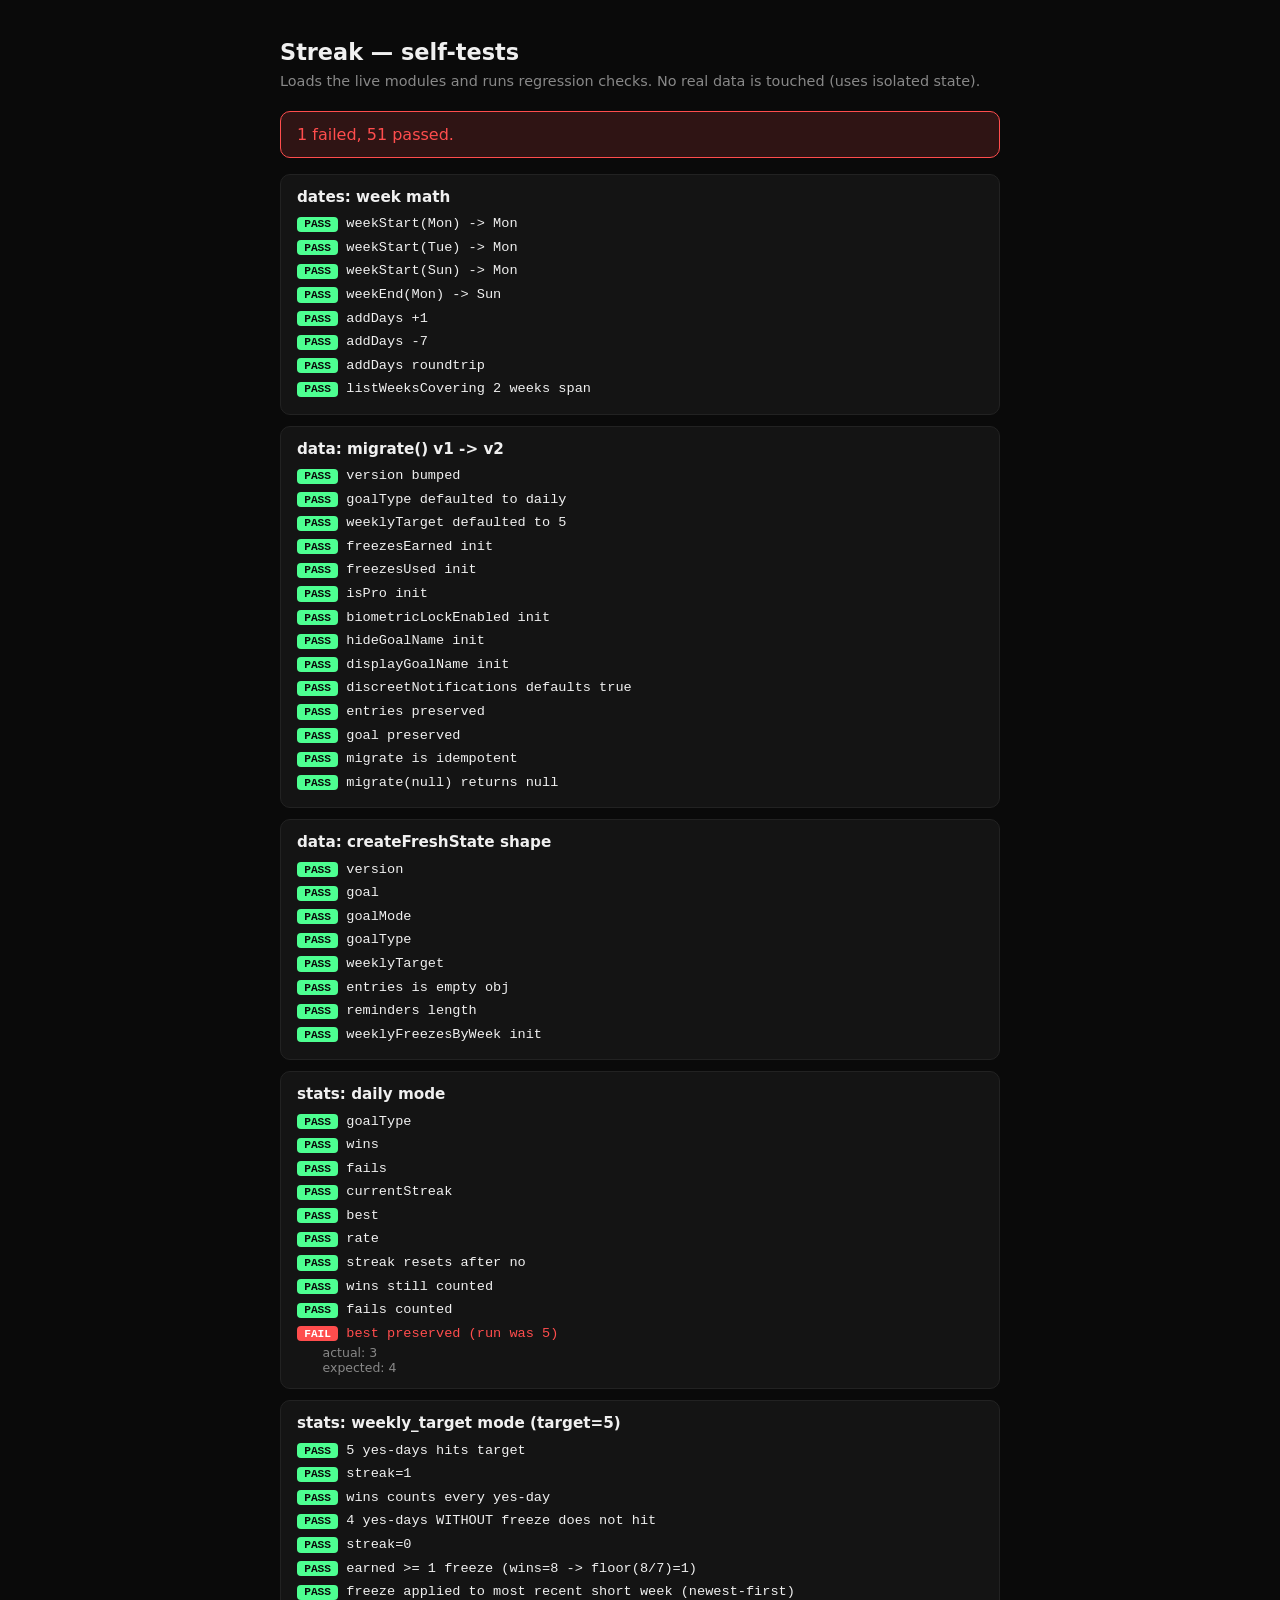
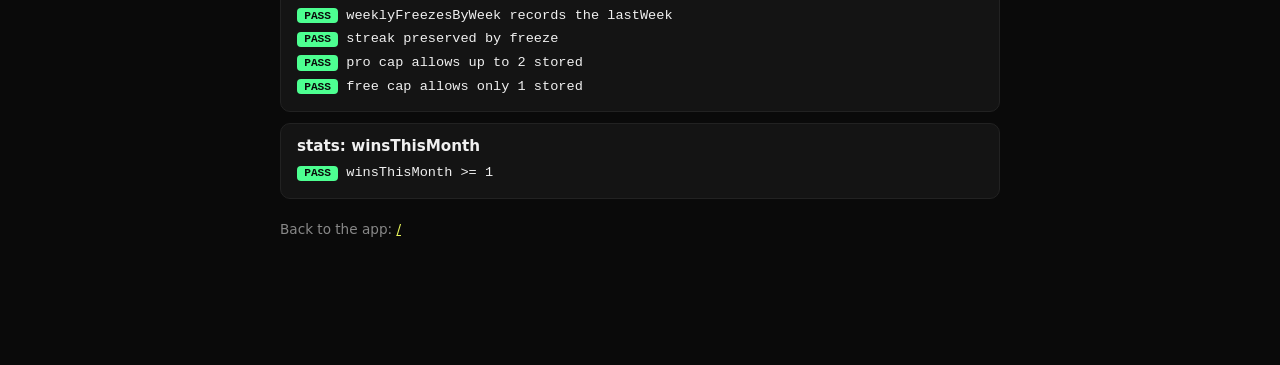
==== verify.html @ 9f25878d "chore: add verify.html self-tests, fix freeze ordering, bump cache - New verify.html: imports the re" ====
<!DOCTYPE html>
<html lang="en">
<head>
<meta charset="UTF-8" />
<meta name="viewport" content="width=device-width, initial-scale=1.0" />
<title>Streak — Self-tests</title>
<style>
  body { font-family: 'DM Sans', system-ui, sans-serif; background: #0a0a0a; color: #f0f0f0; padding: 1.5rem; max-width: 720px; margin: 0 auto; }
  h1 { font-size: 1.4rem; margin-bottom: 0.5rem; }
  .sub { color: #888; margin-bottom: 1.4rem; font-size: 0.9rem; }
  .summary { padding: 0.8rem 1rem; border-radius: 10px; margin-bottom: 1rem; font-weight: 500; }
  .summary.pass { background: rgba(77,255,145,0.15); color: #4dff91; border: 1px solid #4dff91; }
  .summary.fail { background: rgba(255,77,77,0.15); color: #ff4d4d; border: 1px solid #ff4d4d; }
  .group { background: #141414; border: 1px solid #222; border-radius: 10px; padding: 0.8rem 1rem; margin-bottom: 0.7rem; }
  .group-title { font-weight: 700; font-size: 0.95rem; margin-bottom: 0.4rem; }
  .row { display: flex; align-items: baseline; gap: 0.5rem; padding: 0.25rem 0; font-size: 0.85rem; font-family: 'DM Mono', ui-monospace, monospace; }
  .badge { font-size: 0.7rem; font-weight: 700; padding: 0.1rem 0.45rem; border-radius: 4px; }
  .pass .badge { background: #4dff91; color: #0a0a0a; }
  .fail .badge { background: #ff4d4d; color: #fff; }
  .row.fail { color: #ff4d4d; }
  .detail { color: #888; font-size: 0.78rem; margin-left: 1.6rem; white-space: pre-wrap; }
  a { color: #e8f55a; }
</style>
</head>
<body>
<h1>Streak — self-tests</h1>
<div class="sub">Loads the live modules and runs regression checks. No real data is touched (uses isolated state).</div>
<div id="summary" class="summary">Running…</div>
<div id="results"></div>
<div style="margin-top:1.4rem;font-size:0.85rem;color:#888;">
  Back to the app: <a href="./">/</a>
</div>

<script type="module">
import { migrate, createFreshState, SCHEMA_VERSION } from './src/data.js';
import { computeStats, winsThisMonth } from './src/stats.js';
import { todayStr, addDays, weekStart, weekEnd, listWeeksCovering } from './src/dates.js';

let pass = 0, fail = 0;
const results = document.getElementById('results');

function group(title, fn) {
  const div = document.createElement('div');
  div.className = 'group';
  const t = document.createElement('div');
  t.className = 'group-title';
  t.textContent = title;
  div.appendChild(t);
  results.appendChild(div);
  const local = { ok(label, cond, detail) {
    const row = document.createElement('div');
    row.className = 'row ' + (cond ? 'pass' : 'fail');
    const b = document.createElement('span');
    b.className = 'badge';
    b.textContent = cond ? 'PASS' : 'FAIL';
    row.appendChild(b);
    const lbl = document.createElement('span');
    lbl.textContent = label;
    row.appendChild(lbl);
    div.appendChild(row);
    if (!cond && detail) {
      const d = document.createElement('div');
      d.className = 'detail';
      d.textContent = detail;
      div.appendChild(d);
    }
    if (cond) pass++; else fail++;
  }, eq(label, actual, expected) {
    const c = JSON.stringify(actual) === JSON.stringify(expected);
    local.ok(label, c, c ? '' : `actual: ${JSON.stringify(actual)}\nexpected: ${JSON.stringify(expected)}`);
  }};
  try { fn(local); } catch (e) {
    local.ok('threw: ' + e.message, false, e.stack);
  }
}

// ── DATES ──
group('dates: week math', t => {
  // Mon 2026-05-18, Sun 2026-05-24 (today is 2026-05-19 per memory)
  t.eq('weekStart(Mon) -> Mon', weekStart('2026-05-18'), '2026-05-18');
  t.eq('weekStart(Tue) -> Mon', weekStart('2026-05-19'), '2026-05-18');
  t.eq('weekStart(Sun) -> Mon', weekStart('2026-05-24'), '2026-05-18');
  t.eq('weekEnd(Mon) -> Sun', weekEnd('2026-05-18'), '2026-05-24');
  t.eq('addDays +1', addDays('2026-05-19', 1), '2026-05-20');
  t.eq('addDays -7', addDays('2026-05-19', -7), '2026-05-12');
  t.eq('addDays roundtrip', addDays(addDays('2026-05-19', 5), -5), '2026-05-19');
  const ws = listWeeksCovering(['2026-05-04', '2026-05-19']);
  t.eq('listWeeksCovering 2 weeks span', ws, ['2026-05-04', '2026-05-11', '2026-05-18']);
});

// ── MIGRATION ──
group('data: migrate() v1 -> v2', t => {
  const v1 = {
    version: 1,
    goal: 'Test goal',
    goalMode: 'do',
    startDate: '2026-04-01',
    entries: { '2026-04-01': { result: 'yes', note: '', loggedAt: '2026-04-01T12:00:00Z' } },
    earnedBadges: {},
    badgeCounts: {},
    badgeCountedRun: {},
    reminders: [{ id: 'morning', time: '08:00', enabled: false, preset: true }],
    createdAt: '2026-04-01T00:00:00Z',
  };
  const m = migrate(structuredClone(v1));
  t.eq('version bumped', m.version, SCHEMA_VERSION);
  t.eq('goalType defaulted to daily', m.goalType, 'daily');
  t.eq('weeklyTarget defaulted to 5', m.weeklyTarget, 5);
  t.eq('freezesEarned init', m.freezesEarned, 0);
  t.eq('freezesUsed init', m.freezesUsed, 0);
  t.eq('isPro init', m.isPro, false);
  t.eq('biometricLockEnabled init', m.biometricLockEnabled, false);
  t.eq('hideGoalName init', m.hideGoalName, false);
  t.eq('displayGoalName init', m.displayGoalName, '');
  t.eq('discreetNotifications defaults true', m.discreetNotifications, true);
  t.eq('entries preserved', m.entries, v1.entries);
  t.eq('goal preserved', m.goal, 'Test goal');

  // idempotent
  const m2 = migrate(structuredClone(m));
  t.eq('migrate is idempotent', m2, m);

  // null safety
  t.eq('migrate(null) returns null', migrate(null), null);
});

group('data: createFreshState shape', t => {
  const s = createFreshState('My goal', 'avoid', 'weekly_target', 4);
  t.eq('version', s.version, SCHEMA_VERSION);
  t.eq('goal', s.goal, 'My goal');
  t.eq('goalMode', s.goalMode, 'avoid');
  t.eq('goalType', s.goalType, 'weekly_target');
  t.eq('weeklyTarget', s.weeklyTarget, 4);
  t.ok('entries is empty obj', JSON.stringify(s.entries) === '{}');
  t.eq('reminders length', s.reminders.length, 2);
  t.eq('weeklyFreezesByWeek init', s.weeklyFreezesByWeek, {});
});

// ── DAILY STATS ──
group('stats: daily mode', t => {
  const today = todayStr();
  const data = {
    version: 2, goal: 'g', goalMode: 'do', goalType: 'daily', weeklyTarget: 5,
    entries: {},
    earnedBadges: {}, badgeCounts: {}, badgeCountedRun: {},
    freezesEarned: 0, freezesUsed: 0, isPro: false,
  };
  // 5 consecutive yes days ending today
  for (let i = 0; i < 5; i++) data.entries[addDays(today, -i)] = { result: 'yes', note: '', loggedAt: '' };
  const s = computeStats(data);
  t.eq('goalType', s.goalType, 'daily');
  t.eq('wins', s.wins, 5);
  t.eq('fails', s.fails, 0);
  t.eq('currentStreak', s.currentStreak, 5);
  t.eq('best', s.best, 5);
  t.eq('rate', s.rate, '100%');

  // break the streak: insert a 'no' yesterday
  const data2 = JSON.parse(JSON.stringify(data));
  data2.entries[addDays(today, -1)] = { result: 'no', note: '', loggedAt: '' };
  const s2 = computeStats(data2);
  t.eq('streak resets after no', s2.currentStreak, 1);
  t.eq('wins still counted', s2.wins, 4);
  t.eq('fails counted', s2.fails, 1);
  t.eq('best preserved (run was 5)', s2.best, 4);
});

// ── WEEKLY STATS ──
group('stats: weekly_target mode (target=5)', t => {
  const today = todayStr();
  const thisWeek = weekStart(today);
  const lastWeek = addDays(thisWeek, -7);

  // Populate last week with exactly 5 yes-days (Mon-Fri)
  function makeWeekly(yesDaysLastWeek, yesDaysExtraOld) {
    const d = {
      version: 2, goal: 'g', goalMode: 'do', goalType: 'weekly_target', weeklyTarget: 5,
      entries: {}, earnedBadges: {}, badgeCounts: {}, badgeCountedRun: {},
      freezesEarned: 0, freezesUsed: 0, weeklyFreezesByWeek: {}, isPro: false,
    };
    for (let i = 0; i < yesDaysLastWeek; i++) {
      d.entries[addDays(lastWeek, i)] = { result: 'yes', note: '', loggedAt: '' };
    }
    // Add ancient yes-days a few weeks earlier — used to test freeze accrual
    const ancient = addDays(thisWeek, -7 * 4);
    for (let i = 0; i < (yesDaysExtraOld || 0); i++) {
      d.entries[addDays(ancient, i)] = { result: 'yes', note: '', loggedAt: '' };
    }
    return d;
  }

  const dA = makeWeekly(5);
  const sA = computeStats(dA);
  t.eq('5 yes-days hits target', sA.weekHit[lastWeek], true);
  t.eq('streak=1', sA.currentStreak, 1);
  t.eq('wins counts every yes-day', sA.wins, 5);

  // 4 yes-days last week, no freezes → no hit
  const dB = makeWeekly(4);
  const sB = computeStats(dB);
  t.eq('4 yes-days WITHOUT freeze does not hit', sB.weekHit[lastWeek], false);
  t.eq('streak=0', sB.currentStreak, 0);

  // 4 yes-days last week + enough total to earn a freeze (7+ yes total)
  const dC = makeWeekly(4, 4); // 4 last week + 4 ancient = 8 total yes, earns 1 freeze
  const sC = computeStats(dC);
  t.eq('earned >= 1 freeze (wins=8 -> floor(8/7)=1)', dC.freezesEarned >= 1, true);
  t.eq('freeze applied to most recent short week (newest-first)', sC.weekHit[lastWeek], true);
  t.eq('weeklyFreezesByWeek records the lastWeek', !!dC.weeklyFreezesByWeek[lastWeek], true);
  t.eq('streak preserved by freeze', sC.currentStreak, 1);

  // Pro cap: 14 yes-days, no freezes used yet
  const dD = makeWeekly(0, 14);
  dD.isPro = true;
  computeStats(dD);
  t.eq('pro cap allows up to 2 stored', dD.freezesEarned - dD.freezesUsed <= 2, true);

  // Free cap: 14 yes-days, free user
  const dE = makeWeekly(0, 14);
  computeStats(dE);
  t.eq('free cap allows only 1 stored', dE.freezesEarned - dE.freezesUsed <= 1, true);
});

// ── WINS THIS MONTH ──
group('stats: winsThisMonth', t => {
  const today = todayStr();
  const data = {
    entries: {
      [today]: { result: 'yes' },
      [addDays(today, -1)]: { result: 'yes' },
      [addDays(today, -2)]: { result: 'no' },
    },
  };
  const w = winsThisMonth(data);
  // Today and yesterday are almost certainly in the same month except on the 1st/2nd
  t.ok('winsThisMonth >= 1', w >= 1, `got ${w}`);
});

// ── ROUNDUP ──
const summary = document.getElementById('summary');
if (fail === 0) {
  summary.className = 'summary pass';
  summary.textContent = `All ${pass} checks passed.`;
} else {
  summary.className = 'summary fail';
  summary.textContent = `${fail} failed, ${pass} passed.`;
}
</script>
</body>
</html>
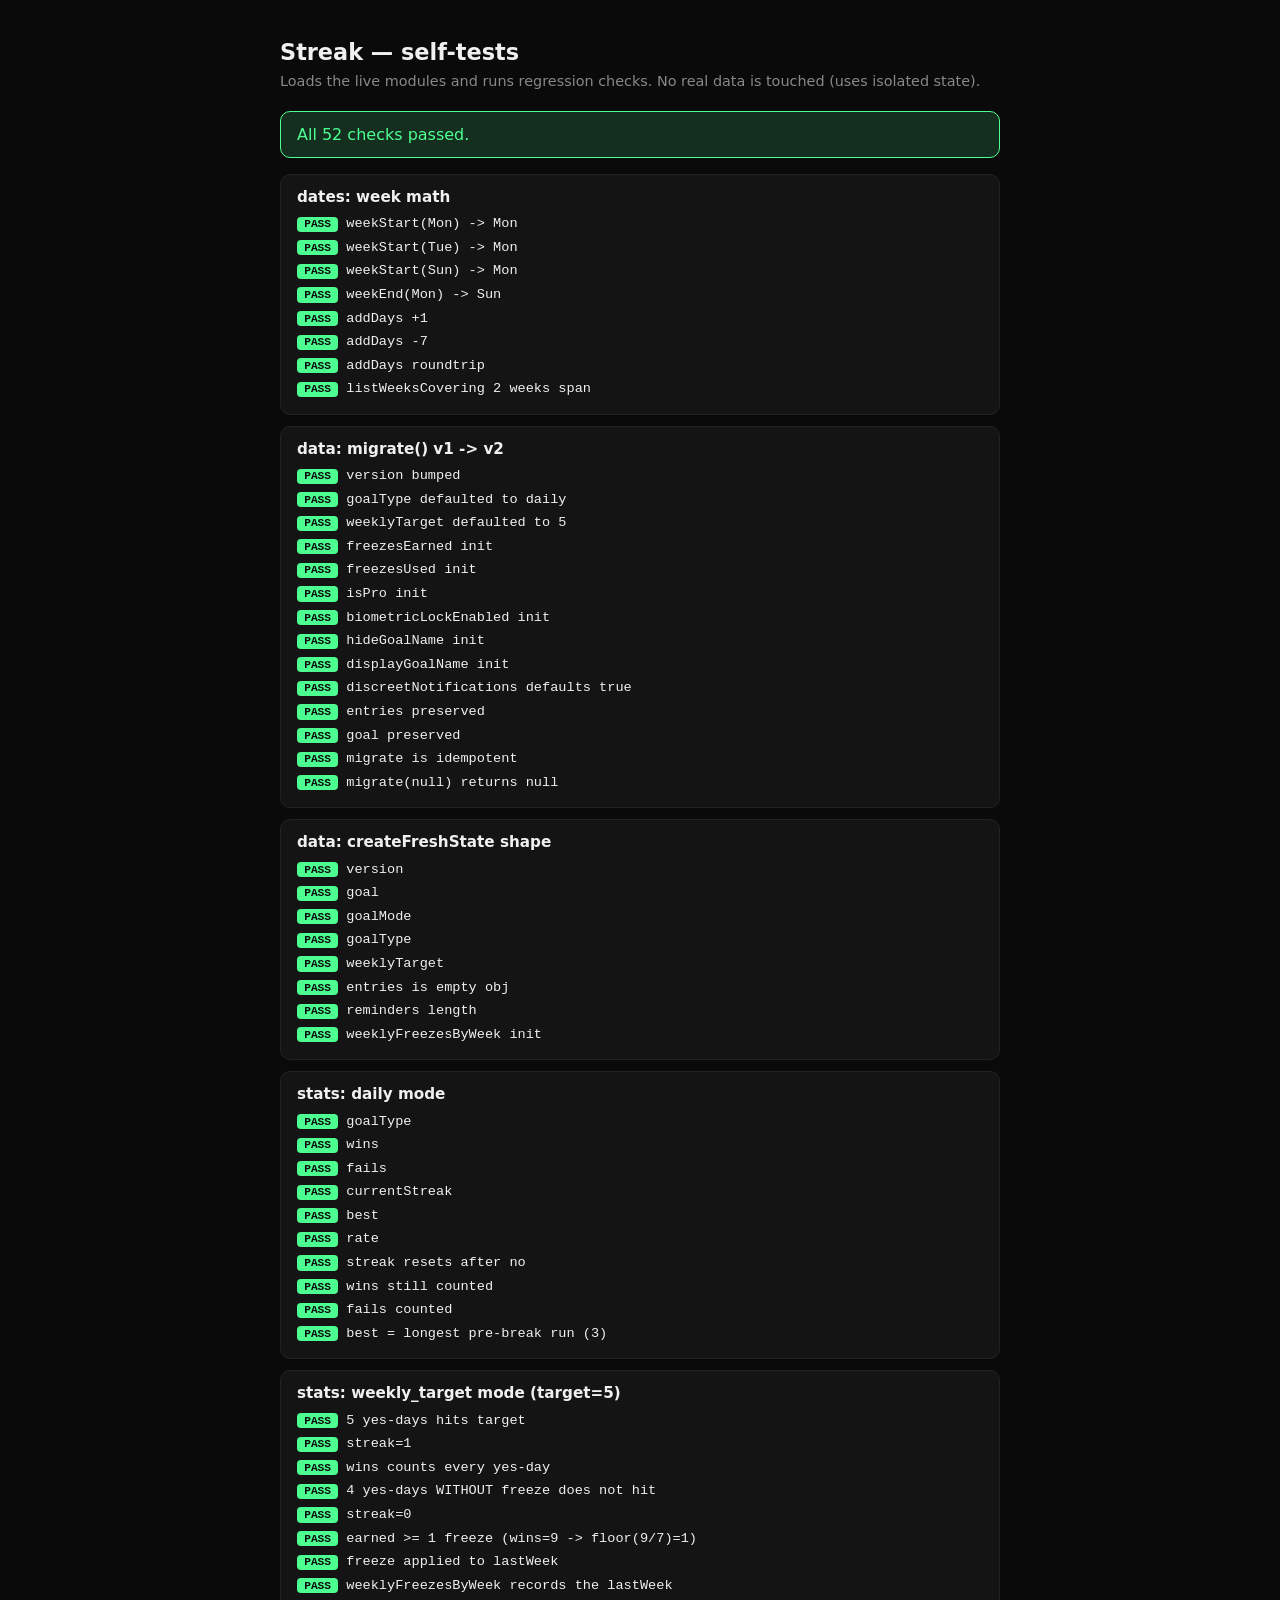
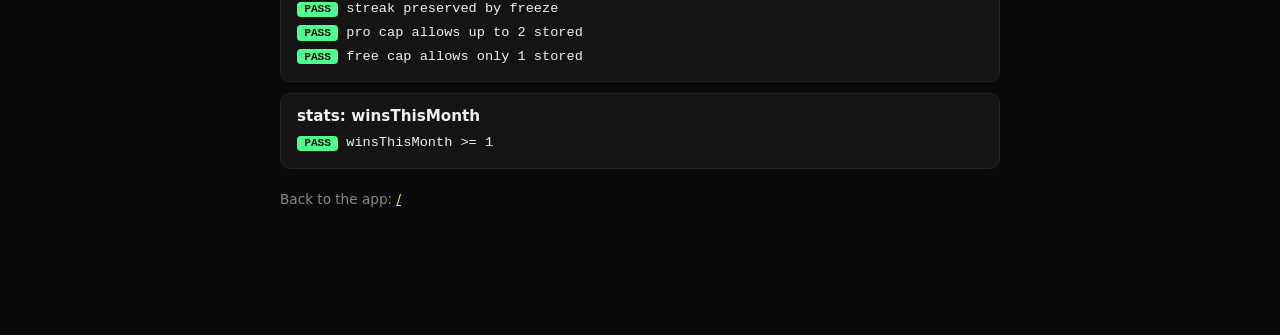
==== commit 17be57e9: "test: fix daily 'best' expectation and disambiguate weekly freeze test The three weekly-test failure" ====
--- a/verify.html
+++ b/verify.html
@@ -156,13 +156,15 @@
   t.eq('rate', s.rate, '100%');
 
   // break the streak: insert a 'no' yesterday
+  // Resulting timeline (oldest -> newest): yes, yes, yes, NO, yes
+  // Runs: 3 then reset then 1. best = 3.
   const data2 = JSON.parse(JSON.stringify(data));
   data2.entries[addDays(today, -1)] = { result: 'no', note: '', loggedAt: '' };
   const s2 = computeStats(data2);
   t.eq('streak resets after no', s2.currentStreak, 1);
   t.eq('wins still counted', s2.wins, 4);
   t.eq('fails counted', s2.fails, 1);
-  t.eq('best preserved (run was 5)', s2.best, 4);
+  t.eq('best = longest pre-break run (3)', s2.best, 3);
 });
 
 // ── WEEKLY STATS ──
@@ -171,8 +173,10 @@
   const thisWeek = weekStart(today);
   const lastWeek = addDays(thisWeek, -7);
 
-  // Populate last week with exactly 5 yes-days (Mon-Fri)
-  function makeWeekly(yesDaysLastWeek, yesDaysExtraOld) {
+  // Populate last week with `yesDaysLastWeek` yes-days; optionally seed an
+  // ancient week with `ancientYes` yes-days (used to push the total over the
+  // earn-a-freeze threshold without creating a second short-by-1 week).
+  function makeWeekly(yesDaysLastWeek, ancientYes) {
     const d = {
       version: 2, goal: 'g', goalMode: 'do', goalType: 'weekly_target', weeklyTarget: 5,
       entries: {}, earnedBadges: {}, badgeCounts: {}, badgeCountedRun: {},
@@ -181,9 +185,11 @@
     for (let i = 0; i < yesDaysLastWeek; i++) {
       d.entries[addDays(lastWeek, i)] = { result: 'yes', note: '', loggedAt: '' };
     }
-    // Add ancient yes-days a few weeks earlier — used to test freeze accrual
+    // Ancient yes-days: place 0..ancientYes inside an old week. Use 5 to make
+    // that week a natural hit (no freeze consumed) — clean baseline for freeze
+    // tests on the most recent week.
     const ancient = addDays(thisWeek, -7 * 4);
-    for (let i = 0; i < (yesDaysExtraOld || 0); i++) {
+    for (let i = 0; i < (ancientYes || 0); i++) {
       d.entries[addDays(ancient, i)] = { result: 'yes', note: '', loggedAt: '' };
     }
     return d;
@@ -201,22 +207,34 @@
   t.eq('4 yes-days WITHOUT freeze does not hit', sB.weekHit[lastWeek], false);
   t.eq('streak=0', sB.currentStreak, 0);
 
-  // 4 yes-days last week + enough total to earn a freeze (7+ yes total)
-  const dC = makeWeekly(4, 4); // 4 last week + 4 ancient = 8 total yes, earns 1 freeze
+  // 4 yes last week + 5 ancient (natural hit, doesn't compete for freezes)
+  // Total wins = 9 -> earns 1 freeze. Only lastWeek is short-by-1, so the
+  // freeze applies there unambiguously.
+  const dC = makeWeekly(4, 5);
   const sC = computeStats(dC);
-  t.eq('earned >= 1 freeze (wins=8 -> floor(8/7)=1)', dC.freezesEarned >= 1, true);
-  t.eq('freeze applied to most recent short week (newest-first)', sC.weekHit[lastWeek], true);
+  t.eq('earned >= 1 freeze (wins=9 -> floor(9/7)=1)', dC.freezesEarned >= 1, true);
+  t.eq('freeze applied to lastWeek', sC.weekHit[lastWeek], true);
   t.eq('weeklyFreezesByWeek records the lastWeek', !!dC.weeklyFreezesByWeek[lastWeek], true);
   t.eq('streak preserved by freeze', sC.currentStreak, 1);
 
-  // Pro cap: 14 yes-days, no freezes used yet
-  const dD = makeWeekly(0, 14);
+  // Pro cap: lots of ancient yes-days, no short weeks, no freezes used yet.
+  // makeWeekly only ever seeds the same ancient Monday so we can't put 14
+  // there without making it a different week — instead override directly.
+  const dD = makeWeekly(0, 0);
   dD.isPro = true;
+  for (let w = 1; w <= 4; w++) {
+    const wkStart = addDays(thisWeek, -7 * (w + 1)); // four older weeks, all natural hits
+    for (let i = 0; i < 7; i++) dD.entries[addDays(wkStart, i)] = { result: 'yes' };
+  }
   computeStats(dD);
   t.eq('pro cap allows up to 2 stored', dD.freezesEarned - dD.freezesUsed <= 2, true);
 
-  // Free cap: 14 yes-days, free user
-  const dE = makeWeekly(0, 14);
+  // Free cap: same data, but isPro=false. Cap should be 1.
+  const dE = makeWeekly(0, 0);
+  for (let w = 1; w <= 4; w++) {
+    const wkStart = addDays(thisWeek, -7 * (w + 1));
+    for (let i = 0; i < 7; i++) dE.entries[addDays(wkStart, i)] = { result: 'yes' };
+  }
   computeStats(dE);
   t.eq('free cap allows only 1 stored', dE.freezesEarned - dE.freezesUsed <= 1, true);
 });
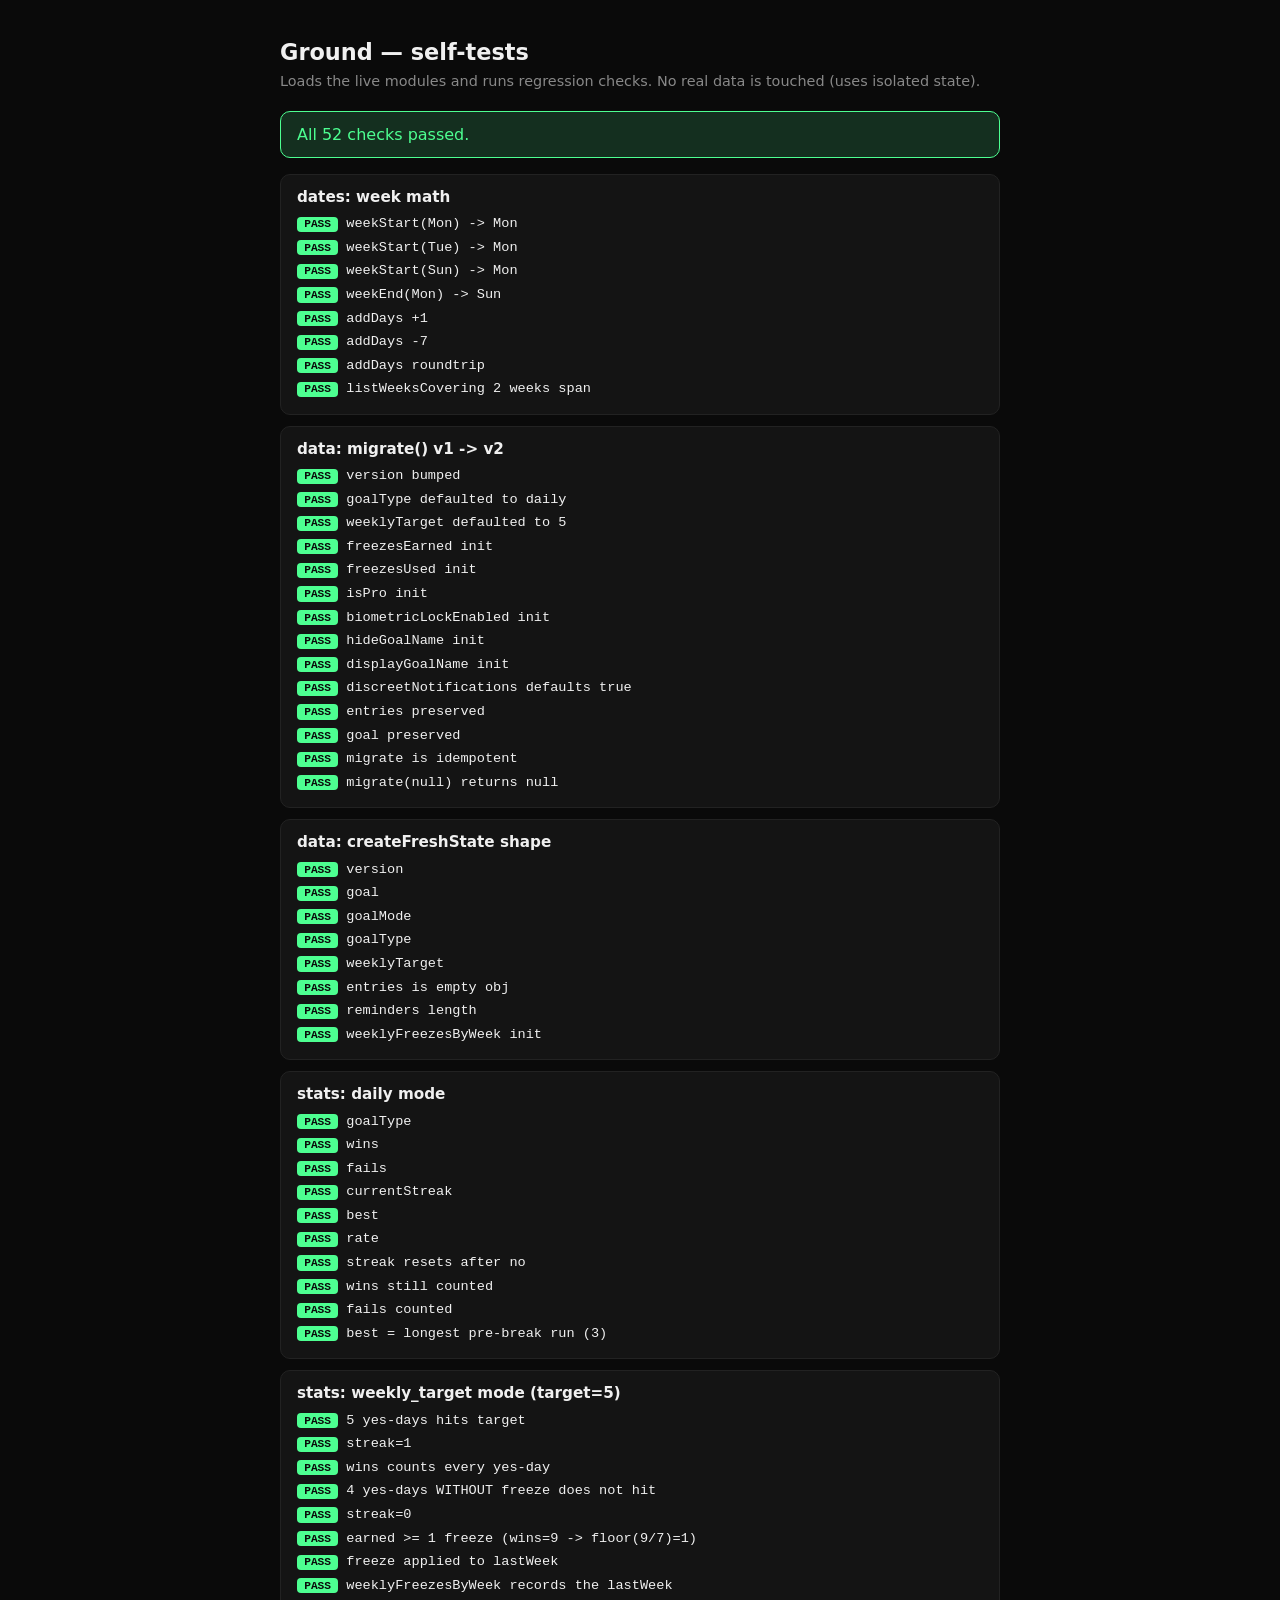
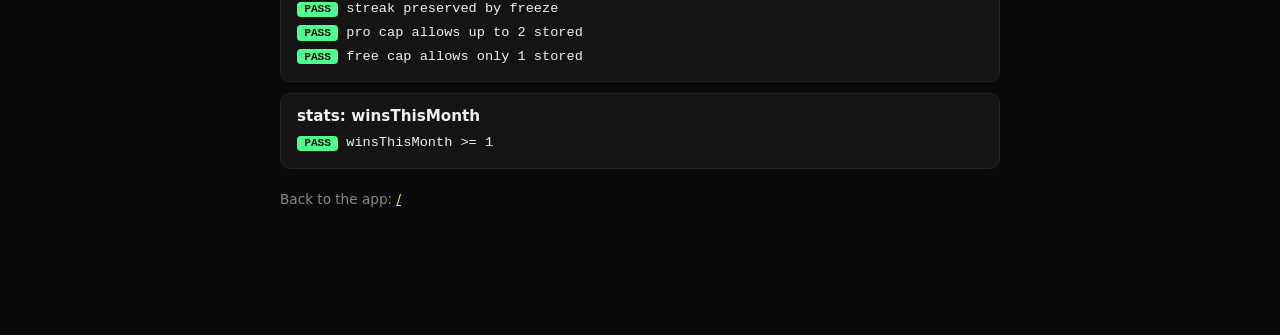
==== commit e23148cc: "rebrand: Streak -> Ground The product name "Streak" becomes "Ground" across every user-facing string" ====
--- a/verify.html
+++ b/verify.html
@@ -3,7 +3,7 @@
 <head>
 <meta charset="UTF-8" />
 <meta name="viewport" content="width=device-width, initial-scale=1.0" />
-<title>Streak — Self-tests</title>
+<title>Ground — Self-tests</title>
 <style>
   body { font-family: 'DM Sans', system-ui, sans-serif; background: #0a0a0a; color: #f0f0f0; padding: 1.5rem; max-width: 720px; margin: 0 auto; }
   h1 { font-size: 1.4rem; margin-bottom: 0.5rem; }
@@ -23,7 +23,7 @@
 </style>
 </head>
 <body>
-<h1>Streak — self-tests</h1>
+<h1>Ground — self-tests</h1>
 <div class="sub">Loads the live modules and runs regression checks. No real data is touched (uses isolated state).</div>
 <div id="summary" class="summary">Running…</div>
 <div id="results"></div>
